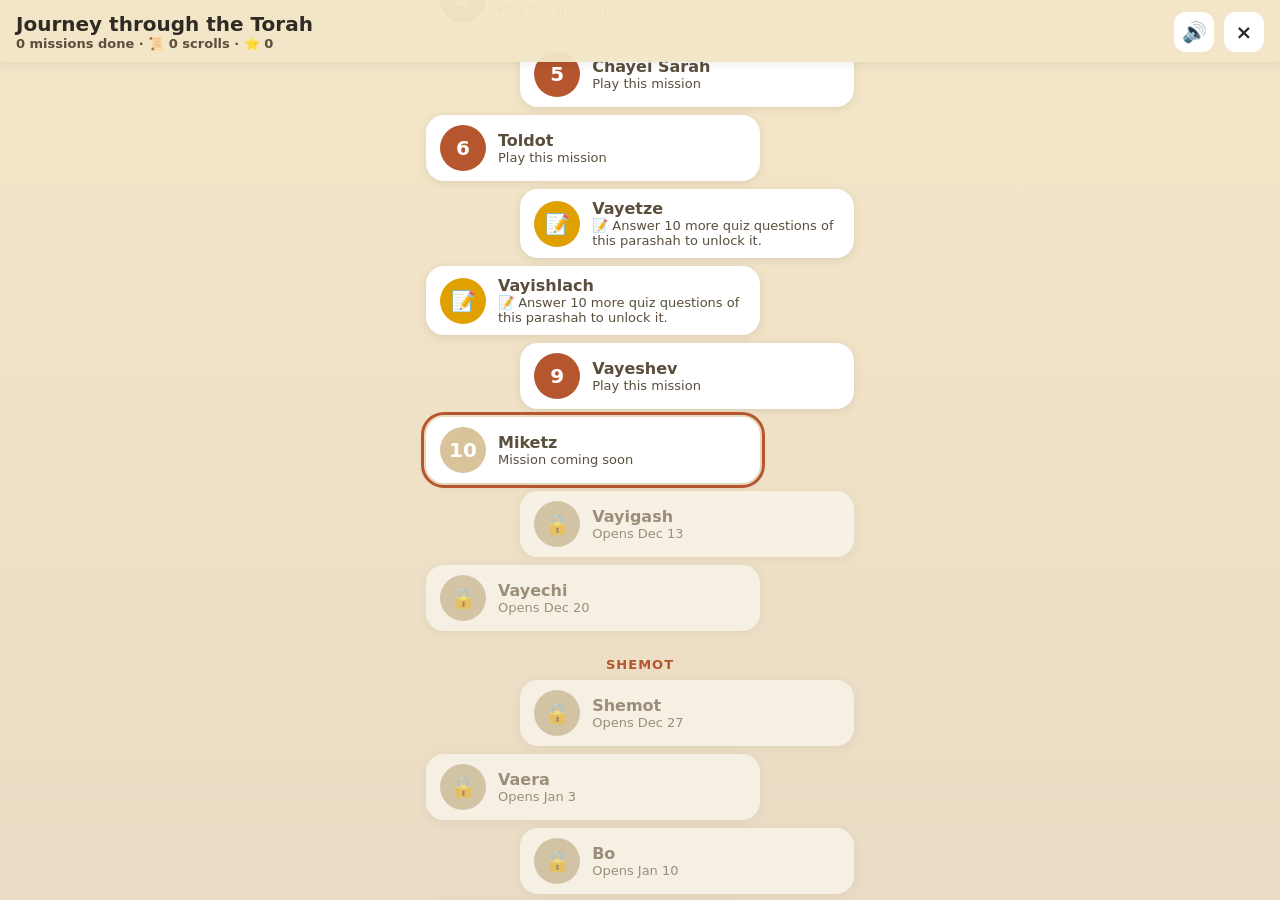
==== game/index.html @ 4f50f5b6 "Quiz de la Parashá: static PWA with Firebase backend and web push Co-Authored-By: Claude Opus 5.5 <n" ====
<!DOCTYPE html>
<html lang="en"><head><meta charset="utf-8"><meta name="viewport" content="width=device-width,initial-scale=1,maximum-scale=1,user-scalable=no">
<title>Journey through the Torah</title><link rel="stylesheet" href="games.css?v=1795450640">
<style>
#map{position:fixed;inset:0;overflow-y:auto;background:linear-gradient(#f3e6c8,#e9dcc4);z-index:10;-webkit-overflow-scrolling:touch}
#map .top{position:sticky;top:0;z-index:2;background:rgba(243,230,200,.96);padding:max(12px,env(safe-area-inset-top)) 16px 10px;display:flex;align-items:center;gap:10px;box-shadow:0 2px 10px rgba(0,0,0,.08)}
#map h1{font-size:20px;margin:0;flex:1;line-height:1.2}#map h1 small{display:block;font-size:13px;color:#5a4e3c;font-weight:600}
#map .x{all:unset;cursor:pointer;width:40px;height:40px;border-radius:12px;background:#fff;display:flex;align-items:center;justify-content:center;font-size:20px;font-weight:800}
.path{position:relative;max-width:460px;margin:0 auto;padding:20px 16px 60px}
.book{margin:26px 0 8px;text-align:center;font-weight:900;letter-spacing:.08em;text-transform:uppercase;font-size:13px;color:#b5562f}
.node{all:unset;box-sizing:border-box;cursor:pointer;display:flex;align-items:center;gap:12px;background:#fff;border-radius:18px;padding:10px 14px;margin:8px 0;box-shadow:0 2px 8px rgba(60,40,10,.1);width:78%;position:relative}
.node:nth-of-type(odd){margin-left:auto}
.node .dot{width:46px;height:46px;border-radius:50%;flex:none;display:flex;align-items:center;justify-content:center;font-size:20px;font-weight:900;color:#fff;background:#b5562f}
.node.done .dot{background:#4f6b3a}.node.quiz .dot{background:#e0a000}.node.lock{opacity:.55;cursor:default}.node.lock .dot{background:#bfae8c}.node.soon .dot{background:#d9c39a}
.node.now{outline:3px solid #b5562f;outline-offset:2px}
.node b{display:block;font-size:16px}.node .bst3{display:block;color:#e0a000;font-weight:800;font-size:13px;margin-top:2px}.node .bst3 i{font-style:normal;color:#d9c9a8}.node span{font-size:13px;color:#5a4e3c}
.node .fmt{position:absolute;top:-8px;right:10px;background:#2e2a24;color:#fff;font-size:10.5px;font-weight:800;letter-spacing:.06em;text-transform:uppercase;border-radius:999px;padding:2px 8px}
.stats{display:flex;gap:8px;justify-content:center;margin:6px 0 0}.stats span{background:#fff;border-radius:999px;padding:6px 12px;font-weight:800;font-size:14px}
#play{display:none}#play.on{display:block}
.tray{position:fixed;left:0;right:0;bottom:0;padding:10px 10px max(12px,env(safe-area-inset-bottom));display:flex;gap:8px;overflow-x:auto;background:linear-gradient(transparent,rgba(46,42,36,.55) 30%);z-index:6}
.tray button{all:unset;cursor:pointer;flex:none;background:var(--surface);border:3px solid transparent;border-radius:16px;padding:8px 12px;font-weight:800;font-size:14px;text-align:center;min-width:86px;box-shadow:0 2px 8px rgba(0,0,0,.2)}
.tray button.sel{border-color:var(--terra);transform:translateY(-4px)}.tray button.done{opacity:.4;pointer-events:none}.tray button small{display:block;font-weight:600;font-size:11px;color:#5a4e3c}
.slot{position:fixed;transform:translate(-50%,-50%);min-width:38px;height:38px;border-radius:999px;border:3px dashed #fff;background:rgba(181,86,47,.6);color:#fff;font-weight:900;font-size:14px;display:none;align-items:center;justify-content:center;cursor:pointer;z-index:5;padding:0 8px;white-space:nowrap}
.tapz{position:fixed;top:0;bottom:0;width:50%;z-index:3;display:none}.tapz.l{left:0}.tapz.r{right:0}
.hud .back{pointer-events:auto;cursor:pointer;border:none;font:inherit}
</style></head>
<body>
<div id="map"><div class="top"><h1 id="mTitle">Journey through the Torah<small id="mSub"></small></h1><button class="x" id="mute" aria-label="Sound">🔊</button><button class="x" id="close" aria-label="Close">×</button></div><div class="path" id="path"></div></div>
<div id="play">
<canvas id="c" aria-label="3D mission"></canvas>
<div class="tapz l" id="tl"></div><div class="tapz r" id="tr"></div>
<div class="hud"><button class="pill back" id="back">← Map</button><span class="pill" id="hTitle"></span><span class="pill" id="hCnt"></span></div>
<div class="mission" id="mission"></div>
<div class="arrow" id="arrow" aria-hidden="true"><svg width="26" height="26" viewBox="0 0 24 24" fill="none" stroke="#b5562f" stroke-width="3" stroke-linecap="round" stroke-linejoin="round"><path d="M12 19V5M6 11l6-6 6 6"/></svg></div>
<div class="hint" id="hint"></div>
<div class="joy" id="joy"><i id="knob"></i></div>
<div id="slots"></div><div class="tray" id="tray" style="display:none"></div>
</div>
<div class="card" id="card" role="dialog" aria-modal="true"><div class="in"><span class="tag" id="cTag"></span><h2 class="cT"></h2><p class="cP"></p><div class="opts"></div><button class="go"></button></div></div>
<div class="err" id="err">This device can’t show 3D (WebGL).</div>
<script src="engine.js?v=1795450640"></script>
<script src="minis.js?v=1795450640"></script>
<script src="game.js?v=1795450640"></script>
</body></html>
---- game/games.css ----
:root{--olive:#4f6b3a;--terra:#b5562f;--ink:#2e2a24;--surface:#fdf6ea;--line:#e2d1b1}
*{box-sizing:border-box}html,body{margin:0;height:100%;overflow:hidden;background:#e9dcc4;font-family:system-ui,-apple-system,"Segoe UI",Roboto,sans-serif;color:var(--ink)}
canvas{display:block;width:100%;height:100%;touch-action:none}
.hud{position:fixed;top:max(10px,env(safe-area-inset-top));left:10px;right:10px;display:flex;justify-content:space-between;gap:8px;pointer-events:none;z-index:5}
.pill{background:rgba(253,246,234,.93);border-radius:999px;padding:8px 14px;font-weight:800;font-size:14px;box-shadow:0 2px 8px rgba(0,0,0,.15);white-space:nowrap}
a.pill{pointer-events:auto;text-decoration:none;color:var(--ink)}
.mission{position:fixed;top:calc(max(10px,env(safe-area-inset-top)) + 46px);left:10px;right:10px;margin:0 auto;max-width:420px;background:rgba(46,42,36,.86);color:#fff;border-radius:16px;padding:9px 14px;font-weight:600;font-size:14px;line-height:1.35;pointer-events:none;z-index:5}
.mission b{color:#f3dfb0}
.hint{position:fixed;bottom:max(16px,env(safe-area-inset-bottom));left:50%;transform:translateX(-50%);background:rgba(46,42,36,.82);color:#fff;border-radius:999px;padding:9px 16px;font-weight:600;font-size:14px;pointer-events:none;text-align:center;max-width:92vw;transition:opacity .4s;z-index:5}
.joy{position:fixed;width:110px;height:110px;border-radius:50%;border:3px solid rgba(255,255,255,.75);background:rgba(255,255,255,.18);transform:translate(-50%,-50%);pointer-events:none;display:none;z-index:4}
.joy i{position:absolute;left:50%;top:50%;width:44px;height:44px;border-radius:50%;background:rgba(255,255,255,.85);transform:translate(-50%,-50%)}
.card{position:fixed;inset:0;display:none;align-items:center;justify-content:center;background:rgba(30,20,10,.45);padding:16px;z-index:20}
.card.on{display:flex}
.card .in{background:var(--surface);border-radius:22px;padding:20px;max-width:430px;width:100%;box-shadow:0 12px 40px rgba(0,0,0,.3);max-height:90vh;overflow:auto}
.card h2{margin:0 0 6px;font-size:21px;line-height:1.25}.card p{margin:0 0 14px;color:#5a4e3c}
.card .tag{display:inline-block;font-size:12px;font-weight:800;letter-spacing:.06em;text-transform:uppercase;color:var(--terra);margin-bottom:4px}
.opts{display:grid;gap:8px}
.opts button,.go{all:unset;cursor:pointer;background:#fff;border:2px solid var(--line);border-radius:14px;padding:12px 14px;font-weight:700;font-size:16px}
.opts button.ok{background:#e3ecd9;border-color:var(--olive)}.opts button.bad{background:#f6e0d5;border-color:var(--terra)}
.go{display:block;text-align:center;background:var(--olive);color:#fff;border-color:var(--olive);margin-top:12px}
button:focus-visible,a:focus-visible{outline:3px solid var(--terra);outline-offset:2px}
.err{position:fixed;inset:0;display:none;align-items:center;justify-content:center;text-align:center;padding:24px;font-weight:700}
.arrow{position:fixed;width:46px;height:46px;border-radius:50%;background:rgba(253,246,234,.95);display:none;align-items:center;justify-content:center;box-shadow:0 2px 8px rgba(0,0,0,.2);pointer-events:none;z-index:5;transform:translate(-50%,-50%)}
.arrow svg{transition:transform .1s}
.label{position:fixed;transform:translate(-50%,-100%);background:rgba(253,246,234,.95);border-radius:10px;padding:3px 8px;font-size:12px;font-weight:800;pointer-events:none;white-space:nowrap;z-index:4;box-shadow:0 1px 4px rgba(0,0,0,.2)}
@media (prefers-reduced-motion:reduce){*{transition:none!important}}

#hCnt{unicode-bidi:isolate;direction:ltr}
/* layout fixes: the bottom hint sits above the build tray; HUD pills shrink instead of overflowing */
body.building .hint{bottom:calc(max(12px,env(safe-area-inset-bottom)) + 96px)}
.hud .pill{min-width:0;overflow:hidden;text-overflow:ellipsis}
.hud #hTitle{flex:1 1 auto;text-align:center}
.hud .back,.hud #hCnt{flex:none}
@media (max-width:400px){.hud{gap:6px}.hud .pill{padding:8px 10px;font-size:13px}.hud .back .bl{display:none}.hud .back{width:38px;padding:8px 0;text-align:center}}
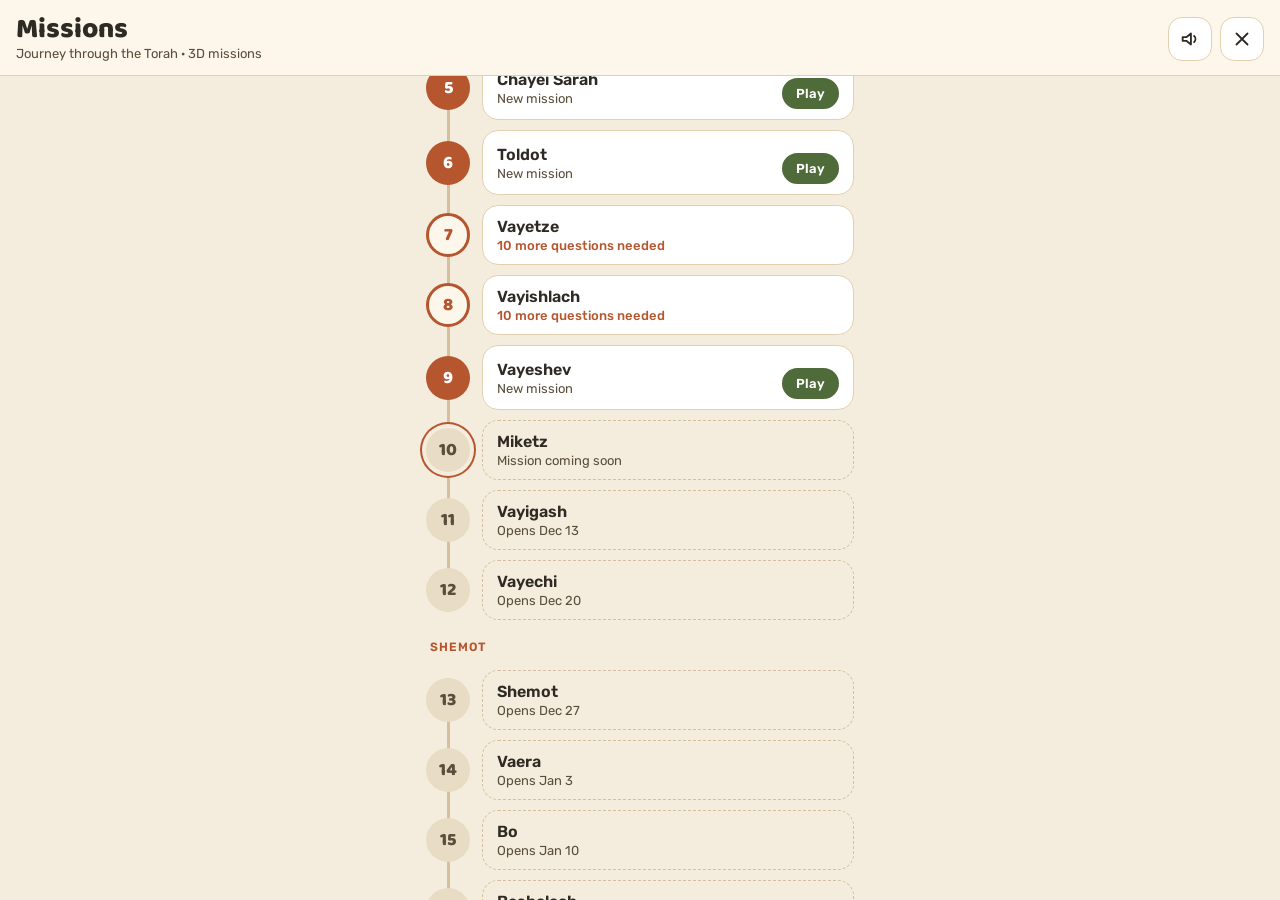
==== commit 0106b4fd: "Misiones map: app-style header, stat tiles, this-week card, vertical path with node dots, SVG icons " ====
--- a/game/index.html
+++ b/game/index.html
@@ -1,21 +1,28 @@
 <!DOCTYPE html>
 <html lang="en"><head><meta charset="utf-8"><meta name="viewport" content="width=device-width,initial-scale=1,maximum-scale=1,user-scalable=no">
-<title>Journey through the Torah</title><link rel="stylesheet" href="games.css?v=1795450640">
+<title>Journey through the Torah</title><link href="https://fonts.googleapis.com/css2?family=Baloo+2:wght@600;800&family=Rubik:wght@400;500;600&display=swap" rel="stylesheet"><link rel="stylesheet" href="games.css?v=1795450640">
 <style>
-#map{position:fixed;inset:0;overflow-y:auto;background:linear-gradient(#f3e6c8,#e9dcc4);z-index:10;-webkit-overflow-scrolling:touch}
-#map .top{position:sticky;top:0;z-index:2;background:rgba(243,230,200,.96);padding:max(12px,env(safe-area-inset-top)) 16px 10px;display:flex;align-items:center;gap:10px;box-shadow:0 2px 10px rgba(0,0,0,.08)}
-#map h1{font-size:20px;margin:0;flex:1;line-height:1.2}#map h1 small{display:block;font-size:13px;color:#5a4e3c;font-weight:600}
-#map .x{all:unset;cursor:pointer;width:40px;height:40px;border-radius:12px;background:#fff;display:flex;align-items:center;justify-content:center;font-size:20px;font-weight:800}
-.path{position:relative;max-width:460px;margin:0 auto;padding:20px 16px 60px}
-.book{margin:26px 0 8px;text-align:center;font-weight:900;letter-spacing:.08em;text-transform:uppercase;font-size:13px;color:#b5562f}
-.node{all:unset;box-sizing:border-box;cursor:pointer;display:flex;align-items:center;gap:12px;background:#fff;border-radius:18px;padding:10px 14px;margin:8px 0;box-shadow:0 2px 8px rgba(60,40,10,.1);width:78%;position:relative}
-.node:nth-of-type(odd){margin-left:auto}
-.node .dot{width:46px;height:46px;border-radius:50%;flex:none;display:flex;align-items:center;justify-content:center;font-size:20px;font-weight:900;color:#fff;background:#b5562f}
-.node.done .dot{background:#4f6b3a}.node.quiz .dot{background:#e0a000}.node.lock{opacity:.55;cursor:default}.node.lock .dot{background:#bfae8c}.node.soon .dot{background:#d9c39a}
-.node.now{outline:3px solid #b5562f;outline-offset:2px}
-.node b{display:block;font-size:16px}.node .bst3{display:block;color:#e0a000;font-weight:800;font-size:13px;margin-top:2px}.node .bst3 i{font-style:normal;color:#d9c9a8}.node span{font-size:13px;color:#5a4e3c}
-.node .fmt{position:absolute;top:-8px;right:10px;background:#2e2a24;color:#fff;font-size:10.5px;font-weight:800;letter-spacing:.06em;text-transform:uppercase;border-radius:999px;padding:2px 8px}
-.stats{display:flex;gap:8px;justify-content:center;margin:6px 0 0}.stats span{background:#fff;border-radius:999px;padding:6px 12px;font-weight:800;font-size:14px}
+#map{position:fixed;inset:0;overflow-y:auto;background:#f4ecdc;z-index:10;-webkit-overflow-scrolling:touch;font-family:Rubik,system-ui,sans-serif}
+#map .top{position:sticky;top:0;z-index:2;background:#fdf6ea;border-bottom:1px solid #e2d1b1;padding:max(16px,env(safe-area-inset-top)) 16px 14px;display:flex;align-items:center;gap:8px}
+#map h1{font-family:"Baloo 2",sans-serif;font-size:28px;font-weight:800;margin:0;flex:1;line-height:1}#map h1 small{display:block;font:400 13px Rubik,system-ui,sans-serif;color:#5a4e3c;margin-top:2px}
+#map .x{all:unset;cursor:pointer;width:44px;height:44px;border-radius:14px;border:1px solid #e2d1b1;background:#fff;display:flex;align-items:center;justify-content:center;color:#2e2a24;box-sizing:border-box}
+.path{position:relative;max-width:460px;margin:0 auto;padding:16px 16px 60px;display:flex;flex-direction:column;gap:16px}
+.stt{display:grid;grid-template-columns:repeat(3,minmax(0,1fr));gap:8px}.stt div{background:#efe2ca;border-radius:12px;padding:8px 10px;display:flex;flex-direction:column}.stt b{font:800 20px/1.2 "Baloo 2",sans-serif}.stt span{font-size:12px;color:#5a4e3c}
+.wk{background:#b5562f;color:#fff;border-radius:20px;padding:16px;display:flex;flex-direction:column;gap:4px}.wk .k{font-size:12px;font-weight:600;letter-spacing:.08em;text-transform:uppercase;opacity:.92}.wk b{font:800 26px/1.1 "Baloo 2",sans-serif}.wk p{margin:0;font-size:14px;line-height:1.4}
+.wk .acts{display:flex;gap:8px;flex-wrap:wrap;margin-top:8px}.gq{all:unset;cursor:pointer;box-sizing:border-box;background:#fdf6ea;color:#2e2a24;border-radius:14px;min-height:44px;padding:0 16px;display:flex;align-items:center;gap:8px;font:600 15px Rubik,system-ui,sans-serif}.gq.pl{background:transparent;color:#fff;border:1.5px solid #fff}
+[dir=rtl] .gq svg{transform:scaleX(-1)}
+.book{margin:4px 4px 0;font-size:12px;font-weight:600;letter-spacing:.08em;text-transform:uppercase;color:#b5562f}
+.line{position:relative;display:flex;flex-direction:column;gap:10px}.line:before{content:"";position:absolute;inset-inline-start:21px;top:22px;bottom:22px;width:3px;background:#d4c09c;border-radius:2px}
+.rw{position:relative;display:flex;align-items:center;gap:12px}
+.dot{position:relative;z-index:1;width:44px;height:44px;border-radius:50%;flex:none;display:flex;align-items:center;justify-content:center;font:800 18px "Baloo 2",sans-serif;box-sizing:border-box;background:#b5562f;color:#fff}
+.rw.done .dot{background:#4f6b3a}.rw.quiz .dot{background:#fdf6ea;color:#b5562f;border:3px solid #b5562f}.rw.lock .dot,.rw.soon .dot{background:#e9dcc4;color:#5a4e3c}
+.rw.now .dot{box-shadow:0 0 0 4px #f4ecdc,0 0 0 6px #b5562f}
+.node{all:unset;box-sizing:border-box;cursor:pointer;flex:1;min-width:0;min-height:60px;border-radius:16px;padding:10px 14px;background:#fff;border:1px solid #e2d1b1;display:flex;align-items:center;justify-content:space-between;gap:10px}
+.node.now{border:2px solid #b5562f}.node.lock,.node.soon{background:transparent;border:1.5px dashed #d4c09c;cursor:default}
+.node .tx{display:flex;flex-direction:column;gap:2px;min-width:0}.node b{font-size:16px;font-weight:600}.node .tx>span{font-size:13px;color:#5a4e3c}.node.quiz .tx>span:nth-of-type(1){color:#b5562f;font-weight:500}
+.node .go{background:#4f6b3a;color:#fff;border-radius:999px;padding:6px 12px;font-size:13px;font-weight:600;flex:none}
+.node .fmt{align-self:flex-start;font-size:11px!important;font-weight:600;letter-spacing:.06em;text-transform:uppercase;color:#5a4e3c;background:#efe2ca;border-radius:999px;padding:1px 8px}
+.node .bst3{color:#e0a000!important;font-weight:800;font-size:13px}.node .bst3 i{font-style:normal;color:#d9c9a8}
 #play{display:none}#play.on{display:block}
 .tray{position:fixed;left:0;right:0;bottom:0;padding:10px 10px max(12px,env(safe-area-inset-bottom));display:flex;gap:8px;overflow-x:auto;background:linear-gradient(transparent,rgba(46,42,36,.55) 30%);z-index:6}
 .tray button{all:unset;cursor:pointer;flex:none;background:var(--surface);border:3px solid transparent;border-radius:16px;padding:8px 12px;font-weight:800;font-size:14px;text-align:center;min-width:86px;box-shadow:0 2px 8px rgba(0,0,0,.2)}
@@ -25,7 +32,7 @@
 .hud .back{pointer-events:auto;cursor:pointer;border:none;font:inherit}
 </style></head>
 <body>
-<div id="map"><div class="top"><h1 id="mTitle">Journey through the Torah<small id="mSub"></small></h1><button class="x" id="mute" aria-label="Sound">🔊</button><button class="x" id="close" aria-label="Close">×</button></div><div class="path" id="path"></div></div>
+<div id="map"><div class="top"><h1 id="mTitle">Missions<small id="mSub"></small></h1><button class="x" id="mute" aria-label="Sound"></button><button class="x" id="close" aria-label="Close"><svg aria-hidden="true" width="22" height="22" viewBox="0 0 24 24" fill="none" stroke="currentColor" stroke-width="2" stroke-linecap="round"><path d="M6 6l12 12M18 6L6 18"/></svg></button></div><div class="path" id="path"></div></div>
 <div id="play">
 <canvas id="c" aria-label="3D mission"></canvas>
 <div class="tapz l" id="tl"></div><div class="tapz r" id="tr"></div>
@@ -40,5 +47,5 @@
 <div class="err" id="err">This device can’t show 3D (WebGL).</div>
 <script src="engine.js?v=1795450640"></script>
 <script src="minis.js?v=1795450640"></script>
-<script src="game.js?v=1795450640"></script>
+<script src="game.js?v=1795450710"></script>
 </body></html>
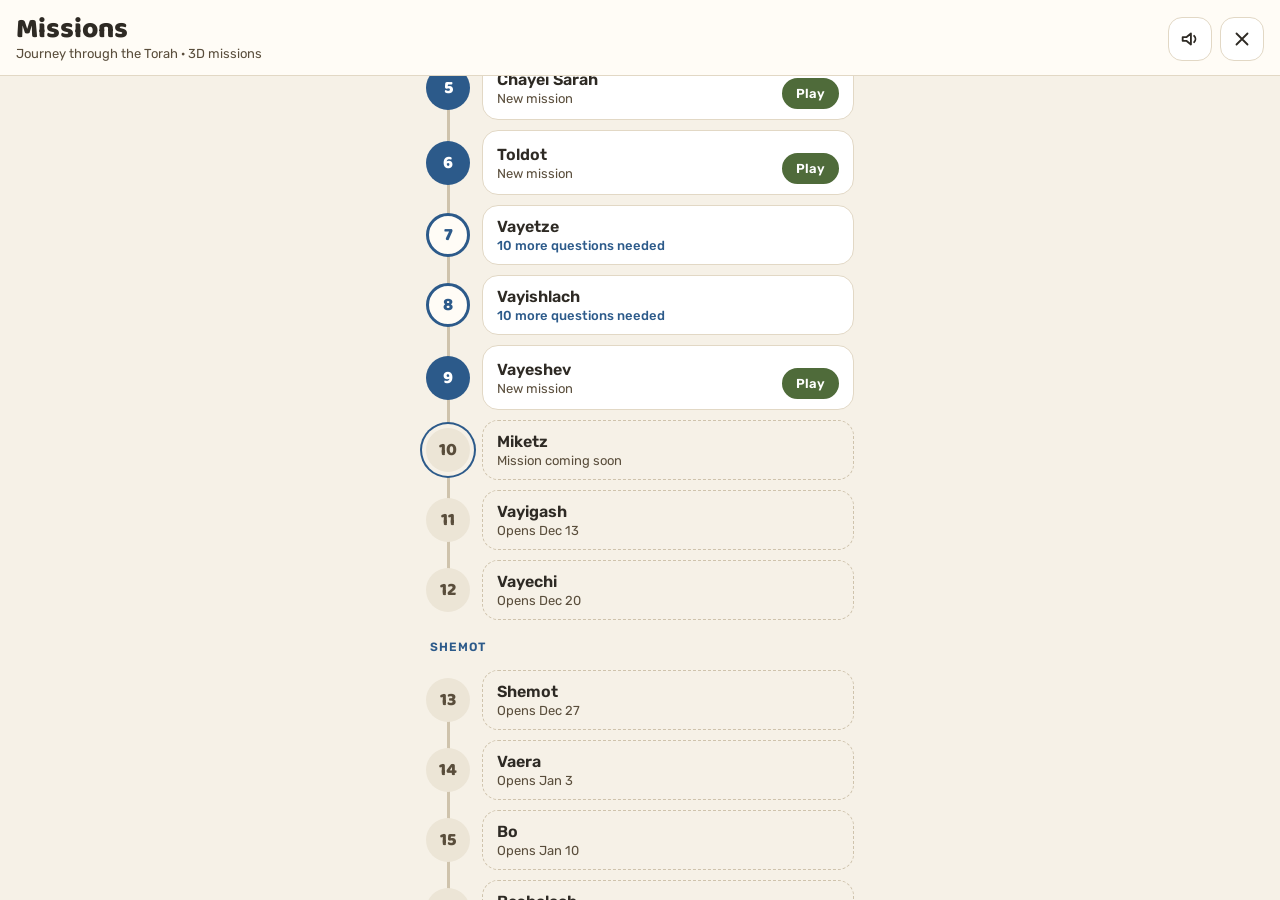
==== commit 7a22f16c: "New blue-ink palette for game/ and review; step-by-step review, readability fixes, source verificati" ====
--- a/game/index.html
+++ b/game/index.html
@@ -1,33 +1,33 @@
 <!DOCTYPE html>
 <html lang="en"><head><meta charset="utf-8"><meta name="viewport" content="width=device-width,initial-scale=1,maximum-scale=1,user-scalable=no">
-<title>Journey through the Torah</title><link href="https://fonts.googleapis.com/css2?family=Baloo+2:wght@600;800&family=Rubik:wght@400;500;600&display=swap" rel="stylesheet"><link rel="stylesheet" href="games.css?v=1795450640">
+<title>Journey through the Torah</title><link href="https://fonts.googleapis.com/css2?family=Baloo+2:wght@600;800&family=Rubik:wght@400;500;600&display=swap" rel="stylesheet"><link rel="stylesheet" href="games.css?v=1795600001">
 <style>
-#map{position:fixed;inset:0;overflow-y:auto;background:#f4ecdc;z-index:10;-webkit-overflow-scrolling:touch;font-family:Rubik,system-ui,sans-serif}
-#map .top{position:sticky;top:0;z-index:2;background:#fdf6ea;border-bottom:1px solid #e2d1b1;padding:max(16px,env(safe-area-inset-top)) 16px 14px;display:flex;align-items:center;gap:8px}
+#map{position:fixed;inset:0;overflow-y:auto;background:#f6f1e7;z-index:10;-webkit-overflow-scrolling:touch;font-family:Rubik,system-ui,sans-serif}
+#map .top{position:sticky;top:0;z-index:2;background:#fffcf6;border-bottom:1px solid #e2d8c5;padding:max(16px,env(safe-area-inset-top)) 16px 14px;display:flex;align-items:center;gap:8px}
 #map h1{font-family:"Baloo 2",sans-serif;font-size:28px;font-weight:800;margin:0;flex:1;line-height:1}#map h1 small{display:block;font:400 13px Rubik,system-ui,sans-serif;color:#5a4e3c;margin-top:2px}
-#map .x{all:unset;cursor:pointer;width:44px;height:44px;border-radius:14px;border:1px solid #e2d1b1;background:#fff;display:flex;align-items:center;justify-content:center;color:#2e2a24;box-sizing:border-box}
+#map .x{all:unset;cursor:pointer;width:44px;height:44px;border-radius:14px;border:1px solid #e2d8c5;background:#fff;display:flex;align-items:center;justify-content:center;color:#2e2a24;box-sizing:border-box}
 .path{position:relative;max-width:460px;margin:0 auto;padding:16px 16px 60px;display:flex;flex-direction:column;gap:16px}
-.stt{display:grid;grid-template-columns:repeat(3,minmax(0,1fr));gap:8px}.stt div{background:#efe2ca;border-radius:12px;padding:8px 10px;display:flex;flex-direction:column}.stt b{font:800 20px/1.2 "Baloo 2",sans-serif}.stt span{font-size:12px;color:#5a4e3c}
-.wk{background:#b5562f;color:#fff;border-radius:20px;padding:16px;display:flex;flex-direction:column;gap:4px}.wk .k{font-size:12px;font-weight:600;letter-spacing:.08em;text-transform:uppercase;opacity:.92}.wk b{font:800 26px/1.1 "Baloo 2",sans-serif}.wk p{margin:0;font-size:14px;line-height:1.4}
-.wk .acts{display:flex;gap:8px;flex-wrap:wrap;margin-top:8px}.gq{all:unset;cursor:pointer;box-sizing:border-box;background:#fdf6ea;color:#2e2a24;border-radius:14px;min-height:44px;padding:0 16px;display:flex;align-items:center;gap:8px;font:600 15px Rubik,system-ui,sans-serif}.gq.pl{background:transparent;color:#fff;border:1.5px solid #fff}
+.stt{display:grid;grid-template-columns:repeat(3,minmax(0,1fr));gap:8px}.stt div{background:#ece5d6;border-radius:12px;padding:8px 10px;display:flex;flex-direction:column}.stt b{font:800 20px/1.2 "Baloo 2",sans-serif}.stt span{font-size:12px;color:#5a4e3c}
+.wk{background:#2c5a8a;color:#fff;border-radius:20px;padding:16px;display:flex;flex-direction:column;gap:4px}.wk .k{font-size:12px;font-weight:600;letter-spacing:.08em;text-transform:uppercase;opacity:.92}.wk b{font:800 26px/1.1 "Baloo 2",sans-serif}.wk p{margin:0;font-size:14px;line-height:1.4}
+.wk .acts{display:flex;gap:8px;flex-wrap:wrap;margin-top:8px}.gq{all:unset;cursor:pointer;box-sizing:border-box;background:#fffcf6;color:#2e2a24;border-radius:14px;min-height:44px;padding:0 16px;display:flex;align-items:center;gap:8px;font:600 15px Rubik,system-ui,sans-serif}.gq.pl{background:transparent;color:#fff;border:1.5px solid #fff}
 [dir=rtl] .gq svg{transform:scaleX(-1)}
-.book{margin:4px 4px 0;font-size:12px;font-weight:600;letter-spacing:.08em;text-transform:uppercase;color:#b5562f}
-.line{position:relative;display:flex;flex-direction:column;gap:10px}.line:before{content:"";position:absolute;inset-inline-start:21px;top:22px;bottom:22px;width:3px;background:#d4c09c;border-radius:2px}
+.book{margin:4px 4px 0;font-size:12px;font-weight:600;letter-spacing:.08em;text-transform:uppercase;color:#2c5a8a}
+.line{position:relative;display:flex;flex-direction:column;gap:10px}.line:before{content:"";position:absolute;inset-inline-start:21px;top:22px;bottom:22px;width:3px;background:#cfc3ac;border-radius:2px}
 .rw{position:relative;display:flex;align-items:center;gap:12px}
-.dot{position:relative;z-index:1;width:44px;height:44px;border-radius:50%;flex:none;display:flex;align-items:center;justify-content:center;font:800 18px "Baloo 2",sans-serif;box-sizing:border-box;background:#b5562f;color:#fff}
-.rw.done .dot{background:#4f6b3a}.rw.quiz .dot{background:#fdf6ea;color:#b5562f;border:3px solid #b5562f}.rw.lock .dot,.rw.soon .dot{background:#e9dcc4;color:#5a4e3c}
-.rw.now .dot{box-shadow:0 0 0 4px #f4ecdc,0 0 0 6px #b5562f}
-.node{all:unset;box-sizing:border-box;cursor:pointer;flex:1;min-width:0;min-height:60px;border-radius:16px;padding:10px 14px;background:#fff;border:1px solid #e2d1b1;display:flex;align-items:center;justify-content:space-between;gap:10px}
-.node.now{border:2px solid #b5562f}.node.lock,.node.soon{background:transparent;border:1.5px dashed #d4c09c;cursor:default}
-.node .tx{display:flex;flex-direction:column;gap:2px;min-width:0}.node b{font-size:16px;font-weight:600}.node .tx>span{font-size:13px;color:#5a4e3c}.node.quiz .tx>span:nth-of-type(1){color:#b5562f;font-weight:500}
+.dot{position:relative;z-index:1;width:44px;height:44px;border-radius:50%;flex:none;display:flex;align-items:center;justify-content:center;font:800 18px "Baloo 2",sans-serif;box-sizing:border-box;background:#2c5a8a;color:#fff}
+.rw.done .dot{background:#4f6b3a}.rw.quiz .dot{background:#fffcf6;color:#2c5a8a;border:3px solid #2c5a8a}.rw.lock .dot,.rw.soon .dot{background:#ece5d6;color:#5a4e3c}
+.rw.now .dot{box-shadow:0 0 0 4px #f6f1e7,0 0 0 6px #2c5a8a}
+.node{all:unset;box-sizing:border-box;cursor:pointer;flex:1;min-width:0;min-height:60px;border-radius:16px;padding:10px 14px;background:#fff;border:1px solid #e2d8c5;display:flex;align-items:center;justify-content:space-between;gap:10px}
+.node.now{border:2px solid #2c5a8a}.node.lock,.node.soon{background:transparent;border:1.5px dashed #cfc3ac;cursor:default}
+.node .tx{display:flex;flex-direction:column;gap:2px;min-width:0}.node b{font-size:16px;font-weight:600}.node .tx>span{font-size:13px;color:#5a4e3c}.node.quiz .tx>span:nth-of-type(1){color:#2c5a8a;font-weight:500}
 .node .go{background:#4f6b3a;color:#fff;border-radius:999px;padding:6px 12px;font-size:13px;font-weight:600;flex:none}
-.node .fmt{align-self:flex-start;font-size:11px!important;font-weight:600;letter-spacing:.06em;text-transform:uppercase;color:#5a4e3c;background:#efe2ca;border-radius:999px;padding:1px 8px}
-.node .bst3{color:#e0a000!important;font-weight:800;font-size:13px}.node .bst3 i{font-style:normal;color:#d9c9a8}
+.node .fmt{align-self:flex-start;font-size:11px!important;font-weight:600;letter-spacing:.06em;text-transform:uppercase;color:#5a4e3c;background:#ece5d6;border-radius:999px;padding:1px 8px}
+.node .bst3{color:#e0a000!important;font-weight:800;font-size:13px}.node .bst3 i{font-style:normal;color:#e3c985}
 #play{display:none}#play.on{display:block}
 .tray{position:fixed;left:0;right:0;bottom:0;padding:10px 10px max(12px,env(safe-area-inset-bottom));display:flex;gap:8px;overflow-x:auto;background:linear-gradient(transparent,rgba(46,42,36,.55) 30%);z-index:6}
 .tray button{all:unset;cursor:pointer;flex:none;background:var(--surface);border:3px solid transparent;border-radius:16px;padding:8px 12px;font-weight:800;font-size:14px;text-align:center;min-width:86px;box-shadow:0 2px 8px rgba(0,0,0,.2)}
 .tray button.sel{border-color:var(--terra);transform:translateY(-4px)}.tray button.done{opacity:.4;pointer-events:none}.tray button small{display:block;font-weight:600;font-size:11px;color:#5a4e3c}
-.slot{position:fixed;transform:translate(-50%,-50%);min-width:38px;height:38px;border-radius:999px;border:3px dashed #fff;background:rgba(181,86,47,.6);color:#fff;font-weight:900;font-size:14px;display:none;align-items:center;justify-content:center;cursor:pointer;z-index:5;padding:0 8px;white-space:nowrap}
+.slot{position:fixed;transform:translate(-50%,-50%);min-width:38px;height:38px;border-radius:999px;border:3px dashed #fff;background:rgba(44,90,138,.6);color:#fff;font-weight:900;font-size:14px;display:none;align-items:center;justify-content:center;cursor:pointer;z-index:5;padding:0 8px;white-space:nowrap}
 .tapz{position:fixed;top:0;bottom:0;width:50%;z-index:3;display:none}.tapz.l{left:0}.tapz.r{right:0}
 .hud .back{pointer-events:auto;cursor:pointer;border:none;font:inherit}
 </style></head>
@@ -38,7 +38,7 @@
 <div class="tapz l" id="tl"></div><div class="tapz r" id="tr"></div>
 <div class="hud"><button class="pill back" id="back">← Map</button><span class="pill" id="hTitle"></span><span class="pill" id="hCnt"></span></div>
 <div class="mission" id="mission"></div>
-<div class="arrow" id="arrow" aria-hidden="true"><svg width="26" height="26" viewBox="0 0 24 24" fill="none" stroke="#b5562f" stroke-width="3" stroke-linecap="round" stroke-linejoin="round"><path d="M12 19V5M6 11l6-6 6 6"/></svg></div>
+<div class="arrow" id="arrow" aria-hidden="true"><svg width="26" height="26" viewBox="0 0 24 24" fill="none" stroke="#2c5a8a" stroke-width="3" stroke-linecap="round" stroke-linejoin="round"><path d="M12 19V5M6 11l6-6 6 6"/></svg></div>
 <div class="hint" id="hint"></div>
 <div class="joy" id="joy"><i id="knob"></i></div>
 <div id="slots"></div><div class="tray" id="tray" style="display:none"></div>
@@ -46,6 +46,6 @@
 <div class="card" id="card" role="dialog" aria-modal="true"><div class="in"><span class="tag" id="cTag"></span><h2 class="cT"></h2><p class="cP"></p><div class="opts"></div><button class="go"></button></div></div>
 <div class="err" id="err">This device can’t show 3D (WebGL).</div>
 <script src="engine.js?v=1795450640"></script>
-<script src="minis.js?v=1795450640"></script>
-<script src="game.js?v=1795450710"></script>
+<script src="minis.js?v=1795600001"></script>
+<script src="game.js?v=1795600001"></script>
 </body></html>
--- a/game/games.css
+++ b/game/games.css
@@ -1,5 +1,5 @@
-:root{--olive:#4f6b3a;--terra:#b5562f;--ink:#2e2a24;--surface:#fdf6ea;--line:#e2d1b1}
-*{box-sizing:border-box}html,body{margin:0;height:100%;overflow:hidden;background:#e9dcc4;font-family:system-ui,-apple-system,"Segoe UI",Roboto,sans-serif;color:var(--ink)}
+:root{--olive:#4f6b3a;--terra:#2c5a8a;--ink:#2e2a24;--surface:#fffcf6;--line:#e2d8c5}
+*{box-sizing:border-box}html,body{margin:0;height:100%;overflow:hidden;background:#f6f1e7;font-family:system-ui,-apple-system,"Segoe UI",Roboto,sans-serif;color:var(--ink)}
 canvas{display:block;width:100%;height:100%;touch-action:none}
 .hud{position:fixed;top:max(10px,env(safe-area-inset-top));left:10px;right:10px;display:flex;justify-content:space-between;gap:8px;pointer-events:none;z-index:5}
 .pill{background:rgba(253,246,234,.93);border-radius:999px;padding:8px 14px;font-weight:800;font-size:14px;box-shadow:0 2px 8px rgba(0,0,0,.15);white-space:nowrap}
@@ -16,7 +16,7 @@
 .card .tag{display:inline-block;font-size:12px;font-weight:800;letter-spacing:.06em;text-transform:uppercase;color:var(--terra);margin-bottom:4px}
 .opts{display:grid;gap:8px}
 .opts button,.go{all:unset;cursor:pointer;background:#fff;border:2px solid var(--line);border-radius:14px;padding:12px 14px;font-weight:700;font-size:16px}
-.opts button.ok{background:#e3ecd9;border-color:var(--olive)}.opts button.bad{background:#f6e0d5;border-color:var(--terra)}
+.opts button.ok{background:#e3ecd9;border-color:var(--olive)}.opts button.bad{background:#e2ebf5;border-color:var(--terra)}
 .go{display:block;text-align:center;background:var(--olive);color:#fff;border-color:var(--olive);margin-top:12px}
 button:focus-visible,a:focus-visible{outline:3px solid var(--terra);outline-offset:2px}
 .err{position:fixed;inset:0;display:none;align-items:center;justify-content:center;text-align:center;padding:24px;font-weight:700}
